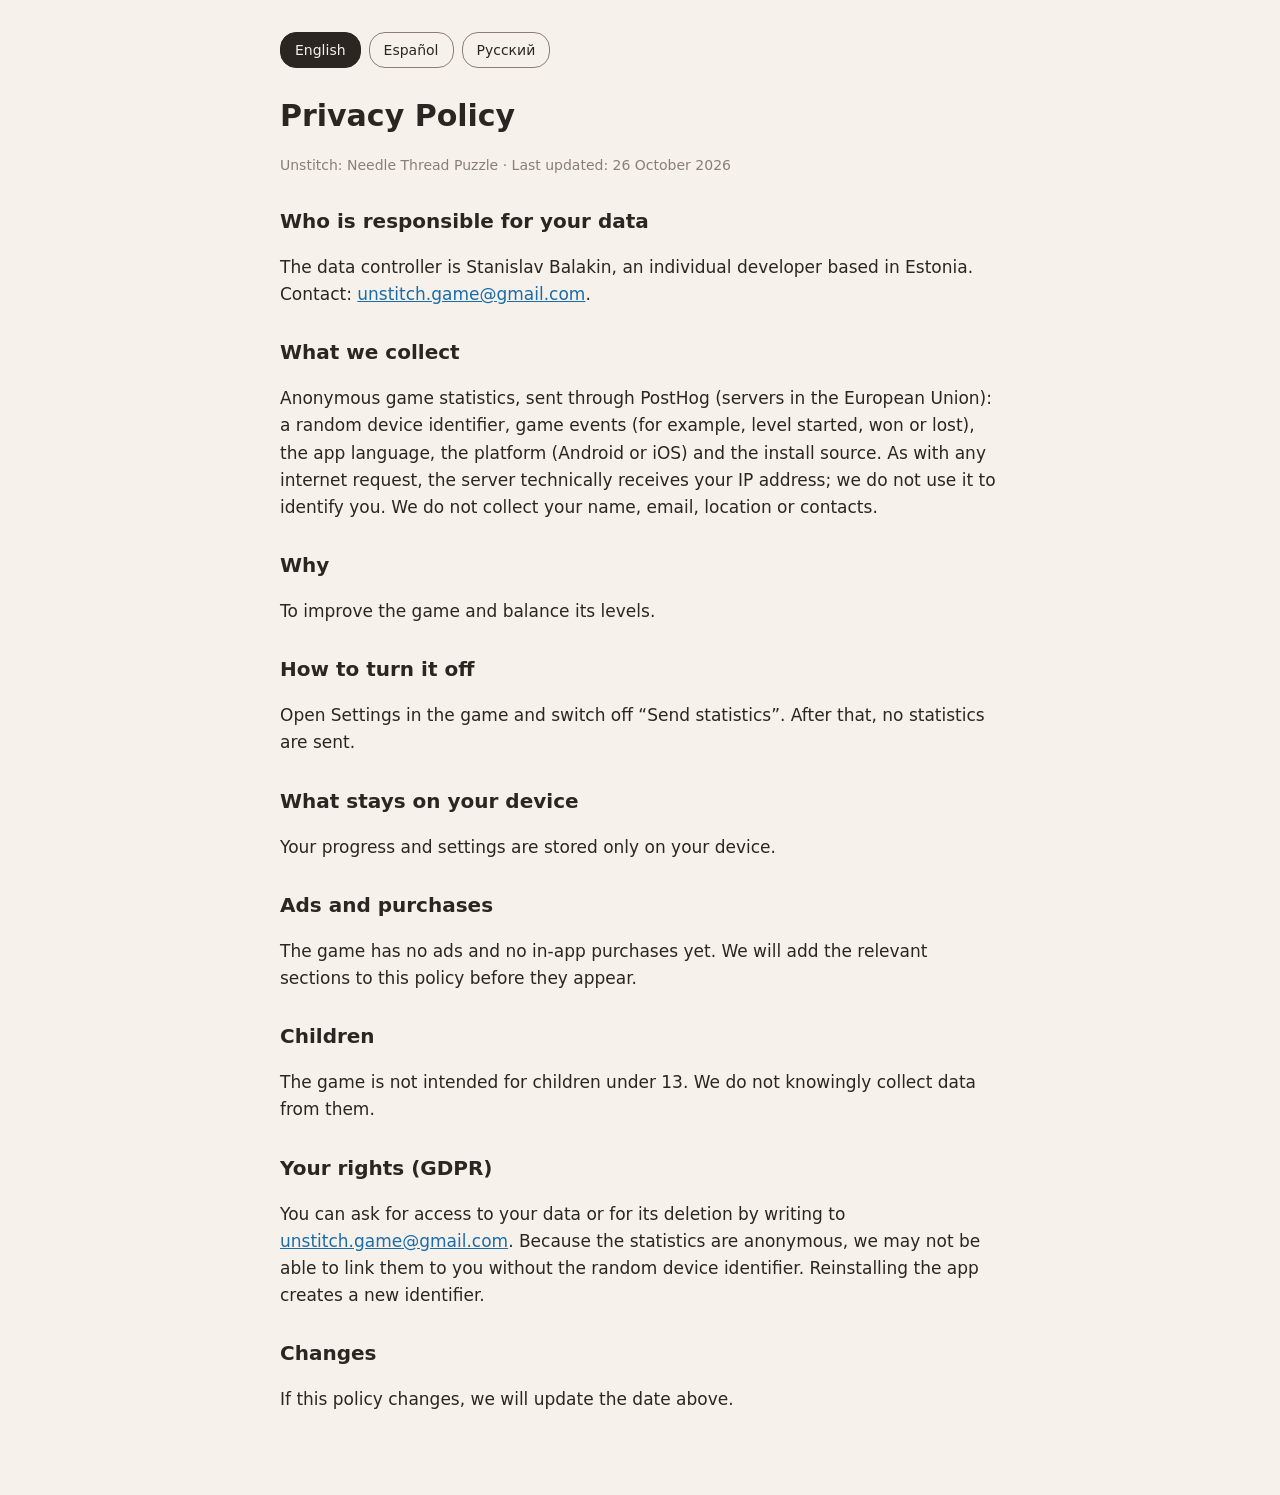
==== privacy/index.html @ 44f3b758 "Политика конфиденциальности Unstitch (en, es, ru)" ====
<!doctype html>
<html lang="en">
<head>
<meta charset="utf-8">
<meta name="viewport" content="width=device-width,initial-scale=1">
<title>Privacy Policy — Unstitch</title>
<link rel="stylesheet" href="../style.css">
</head>
<body>
<main>
<nav><a class="on" href="/unstitch-site/privacy/">English</a><a class="" href="/unstitch-site/privacy/es/">Español</a><a class="" href="/unstitch-site/privacy/ru/">Русский</a></nav>
<h1>Privacy Policy</h1>
<p class="muted">Unstitch: Needle Thread Puzzle · Last updated: 26 October 2026</p>
<h2>Who is responsible for your data</h2>
<p>The data controller is Stanislav Balakin, an individual developer based in Estonia. Contact: <a href="mailto:unstitch.game@gmail.com">unstitch.game@gmail.com</a>.</p>
<h2>What we collect</h2>
<p>Anonymous game statistics, sent through PostHog (servers in the European Union): a random device identifier, game events (for example, level started, won or lost), the app language, the platform (Android or iOS) and the install source. As with any internet request, the server technically receives your IP address; we do not use it to identify you. We do not collect your name, email, location or contacts.</p>
<h2>Why</h2>
<p>To improve the game and balance its levels.</p>
<h2>How to turn it off</h2>
<p>Open Settings in the game and switch off “Send statistics”. After that, no statistics are sent.</p>
<h2>What stays on your device</h2>
<p>Your progress and settings are stored only on your device.</p>
<h2>Ads and purchases</h2>
<p>The game has no ads and no in-app purchases yet. We will add the relevant sections to this policy before they appear.</p>
<h2>Children</h2>
<p>The game is not intended for children under 13. We do not knowingly collect data from them.</p>
<h2>Your rights (GDPR)</h2>
<p>You can ask for access to your data or for its deletion by writing to <a href="mailto:unstitch.game@gmail.com">unstitch.game@gmail.com</a>. Because the statistics are anonymous, we may not be able to link them to you without the random device identifier. Reinstalling the app creates a new identifier.</p>
<h2>Changes</h2>
<p>If this policy changes, we will update the date above.</p>
</main>
</body>
</html>
---- style.css ----
body{margin:0;background:#F6F1EB;color:#2B2622;font:17px/1.6 system-ui,-apple-system,Segoe UI,Roboto,sans-serif}
main{max-width:720px;margin:0 auto;padding:32px 20px 64px}
h1{font-size:30px;margin:8px 0}h2{font-size:20px;margin:28px 0 6px}
nav{display:flex;gap:8px;margin-bottom:24px}
nav a{padding:6px 14px;border:1px solid #8A7F74;border-radius:16px;color:#2B2622;text-decoration:none;font-size:14px}
nav a.on{background:#2B2622;color:#F6F1EB;border-color:#2B2622}
a{color:#1B6CA8}.muted{color:#8A7F74;font-size:14px}
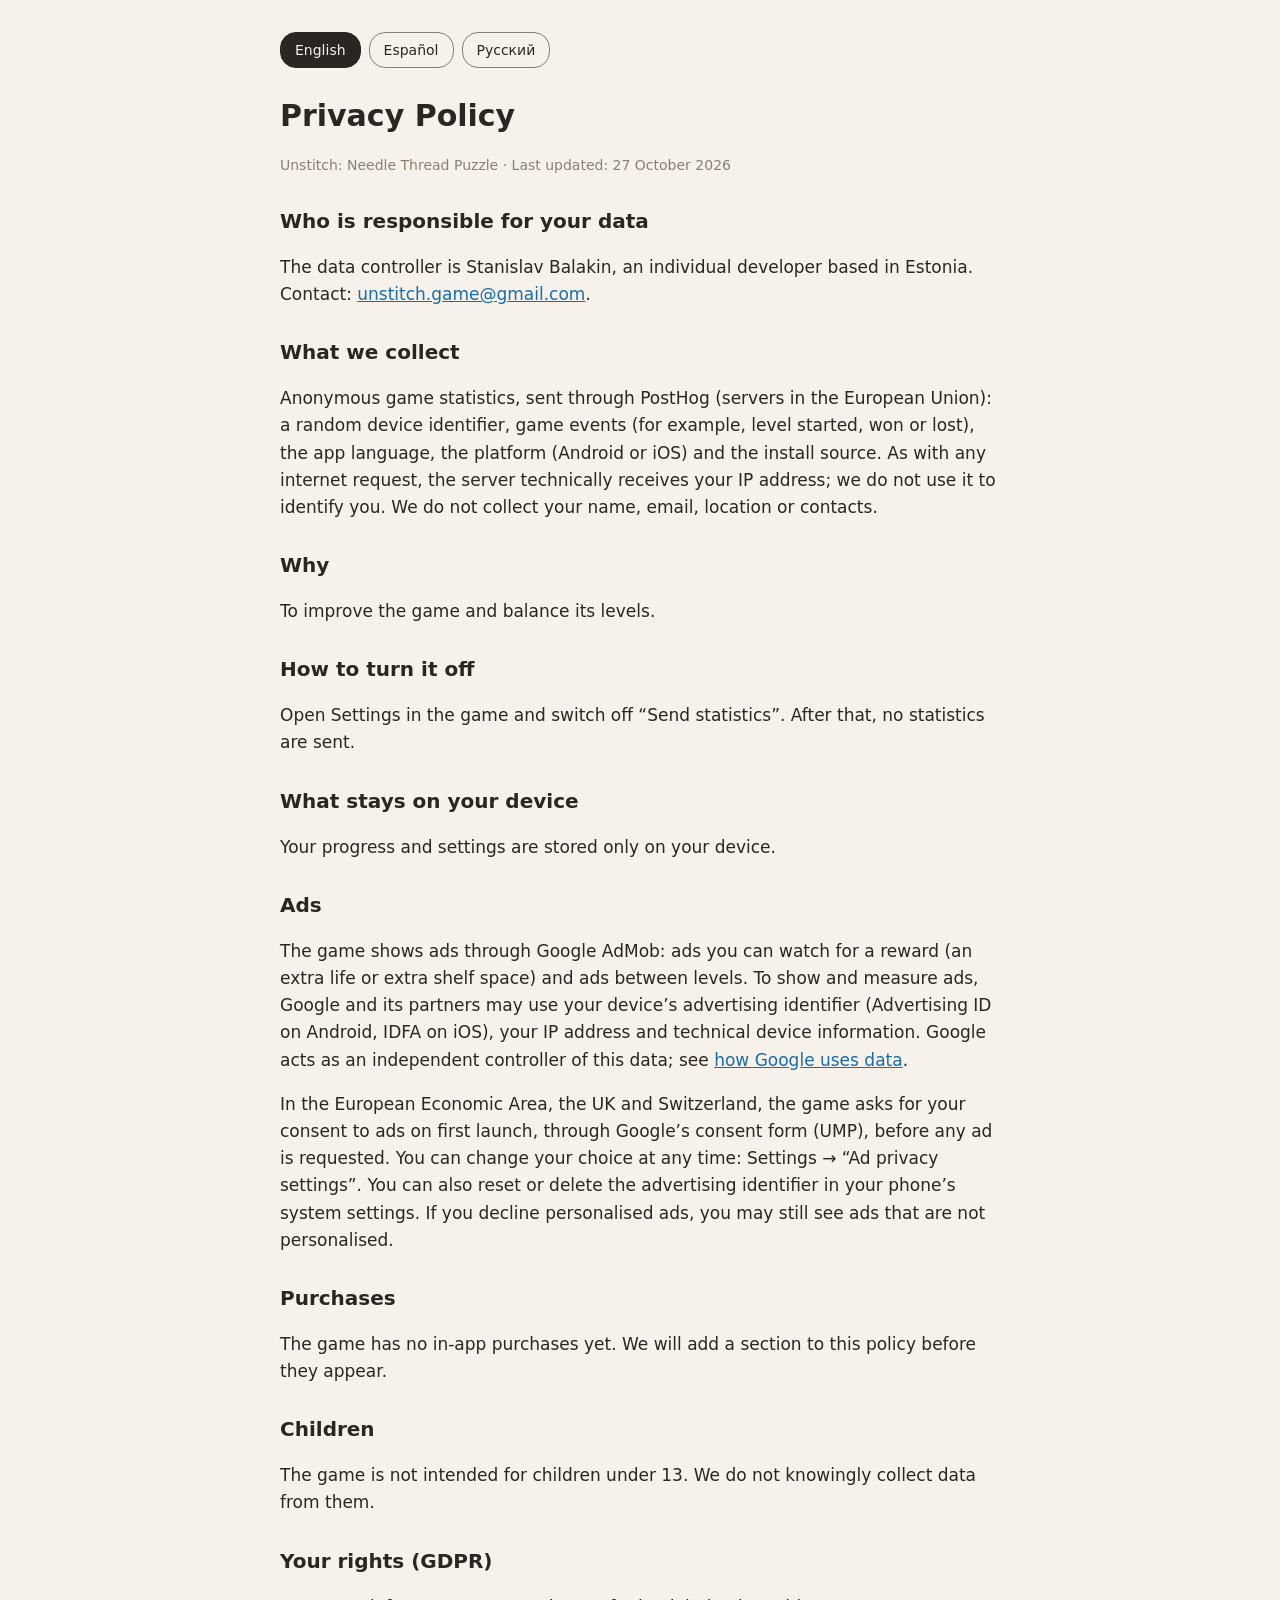
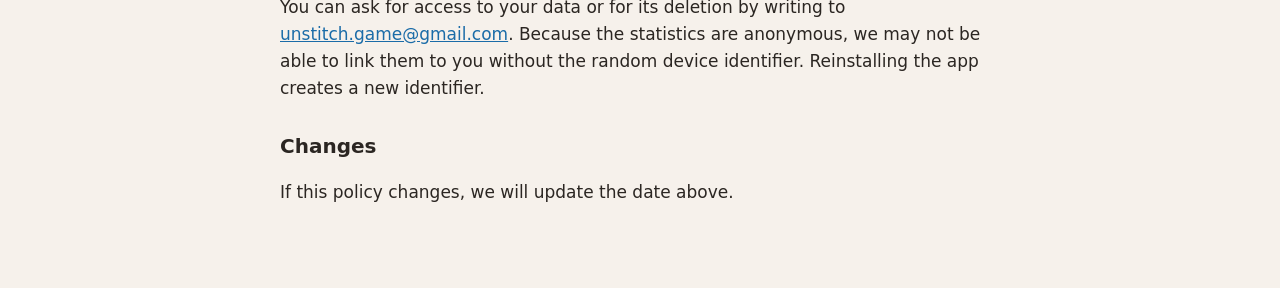
==== commit 14bead74: "Политика конфиденциальности: раздел про рекламу (AdMob, рекламный идентификатор, согласие) Co-Author" ====
--- a/privacy/index.html
+++ b/privacy/index.html
@@ -10,7 +10,7 @@
 <main>
 <nav><a class="on" href="/unstitch-site/privacy/">English</a><a class="" href="/unstitch-site/privacy/es/">Español</a><a class="" href="/unstitch-site/privacy/ru/">Русский</a></nav>
 <h1>Privacy Policy</h1>
-<p class="muted">Unstitch: Needle Thread Puzzle · Last updated: 26 October 2026</p>
+<p class="muted">Unstitch: Needle Thread Puzzle · Last updated: 27 October 2026</p>
 <h2>Who is responsible for your data</h2>
 <p>The data controller is Stanislav Balakin, an individual developer based in Estonia. Contact: <a href="mailto:unstitch.game@gmail.com">unstitch.game@gmail.com</a>.</p>
 <h2>What we collect</h2>
@@ -21,8 +21,11 @@
 <p>Open Settings in the game and switch off “Send statistics”. After that, no statistics are sent.</p>
 <h2>What stays on your device</h2>
 <p>Your progress and settings are stored only on your device.</p>
-<h2>Ads and purchases</h2>
-<p>The game has no ads and no in-app purchases yet. We will add the relevant sections to this policy before they appear.</p>
+<h2>Ads</h2>
+<p>The game shows ads through Google AdMob: ads you can watch for a reward (an extra life or extra shelf space) and ads between levels. To show and measure ads, Google and its partners may use your device’s advertising identifier (Advertising ID on Android, IDFA on iOS), your IP address and technical device information. Google acts as an independent controller of this data; see <a href="https://policies.google.com/technologies/partner-sites">how Google uses data</a>.</p>
+<p>In the European Economic Area, the UK and Switzerland, the game asks for your consent to ads on first launch, through Google’s consent form (UMP), before any ad is requested. You can change your choice at any time: Settings → “Ad privacy settings”. You can also reset or delete the advertising identifier in your phone’s system settings. If you decline personalised ads, you may still see ads that are not personalised.</p>
+<h2>Purchases</h2>
+<p>The game has no in-app purchases yet. We will add a section to this policy before they appear.</p>
 <h2>Children</h2>
 <p>The game is not intended for children under 13. We do not knowingly collect data from them.</p>
 <h2>Your rights (GDPR)</h2>
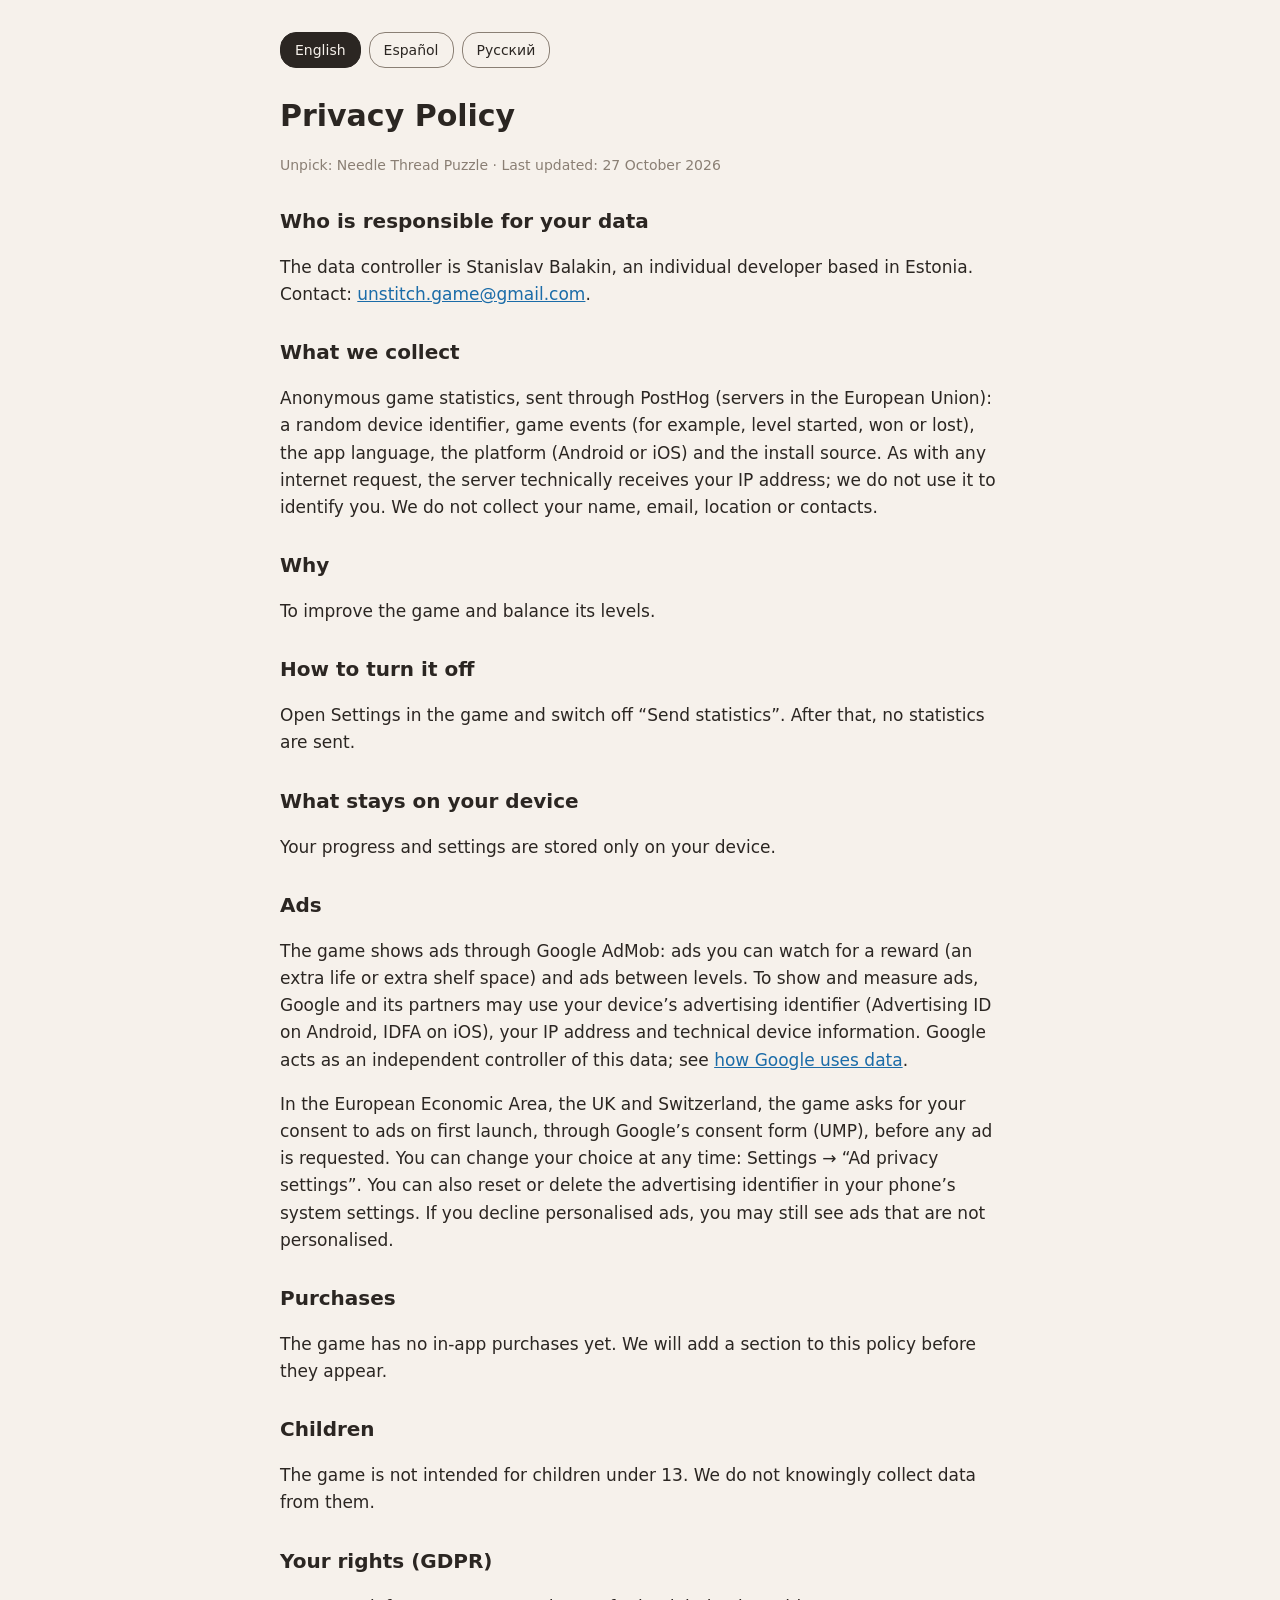
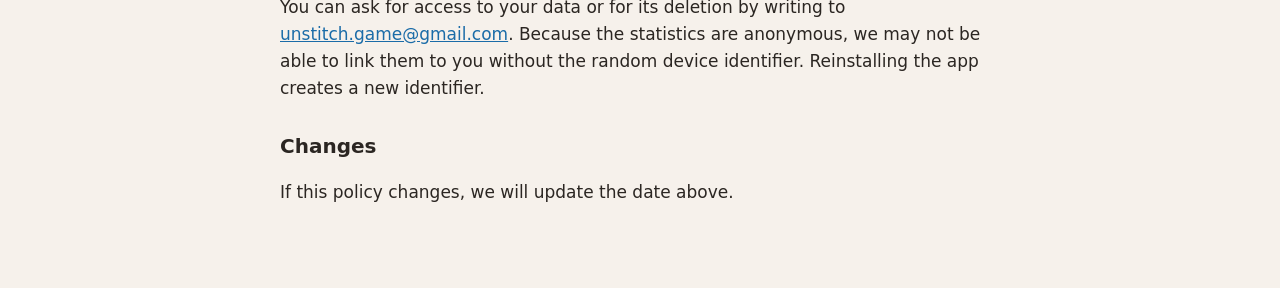
==== commit f2ce6c5c: "Unstitch → Unpick в названии игры Co-Authored-By: Claude Sonnet 5.5 <noreply@anthropic.com>" ====
--- a/privacy/index.html
+++ b/privacy/index.html
@@ -3,14 +3,14 @@
 <head>
 <meta charset="utf-8">
 <meta name="viewport" content="width=device-width,initial-scale=1">
-<title>Privacy Policy — Unstitch</title>
+<title>Privacy Policy — Unpick</title>
 <link rel="stylesheet" href="../style.css">
 </head>
 <body>
 <main>
 <nav><a class="on" href="/unstitch-site/privacy/">English</a><a class="" href="/unstitch-site/privacy/es/">Español</a><a class="" href="/unstitch-site/privacy/ru/">Русский</a></nav>
 <h1>Privacy Policy</h1>
-<p class="muted">Unstitch: Needle Thread Puzzle · Last updated: 27 October 2026</p>
+<p class="muted">Unpick: Needle Thread Puzzle · Last updated: 27 October 2026</p>
 <h2>Who is responsible for your data</h2>
 <p>The data controller is Stanislav Balakin, an individual developer based in Estonia. Contact: <a href="mailto:unstitch.game@gmail.com">unstitch.game@gmail.com</a>.</p>
 <h2>What we collect</h2>
